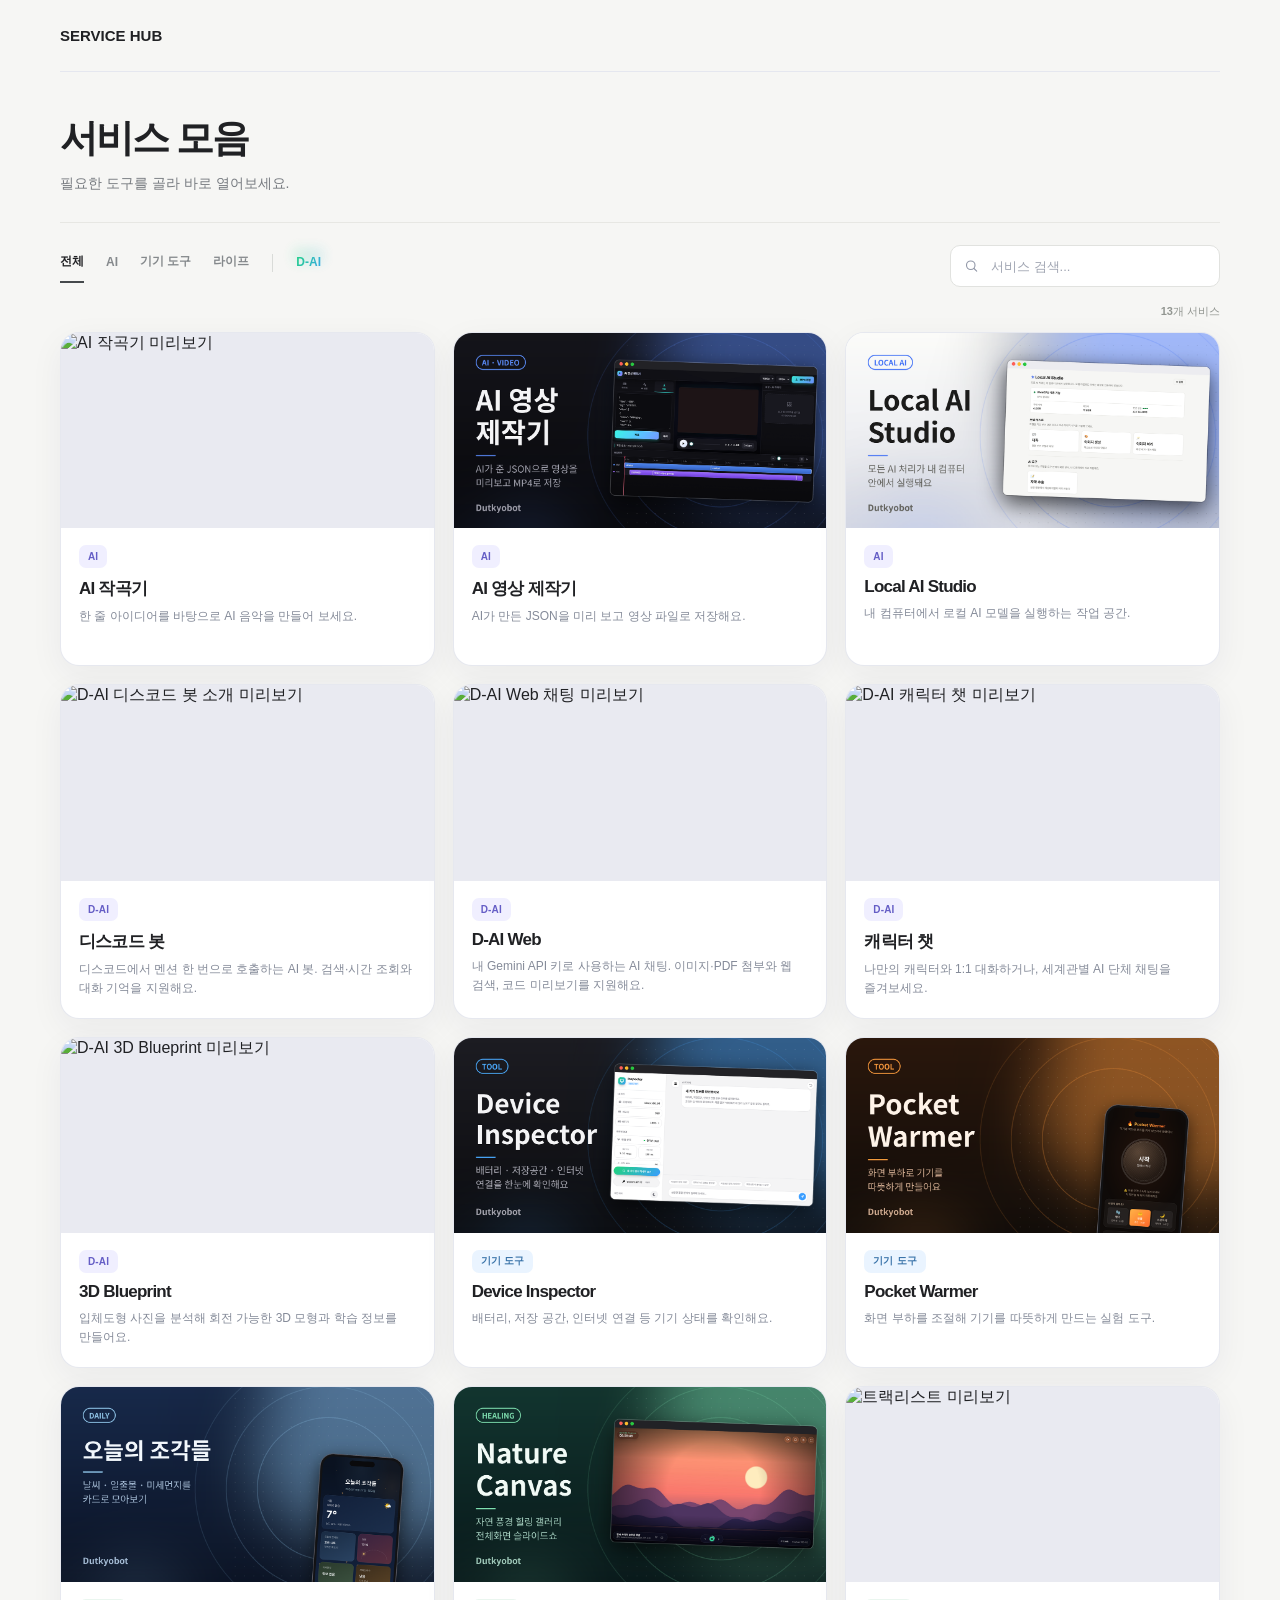
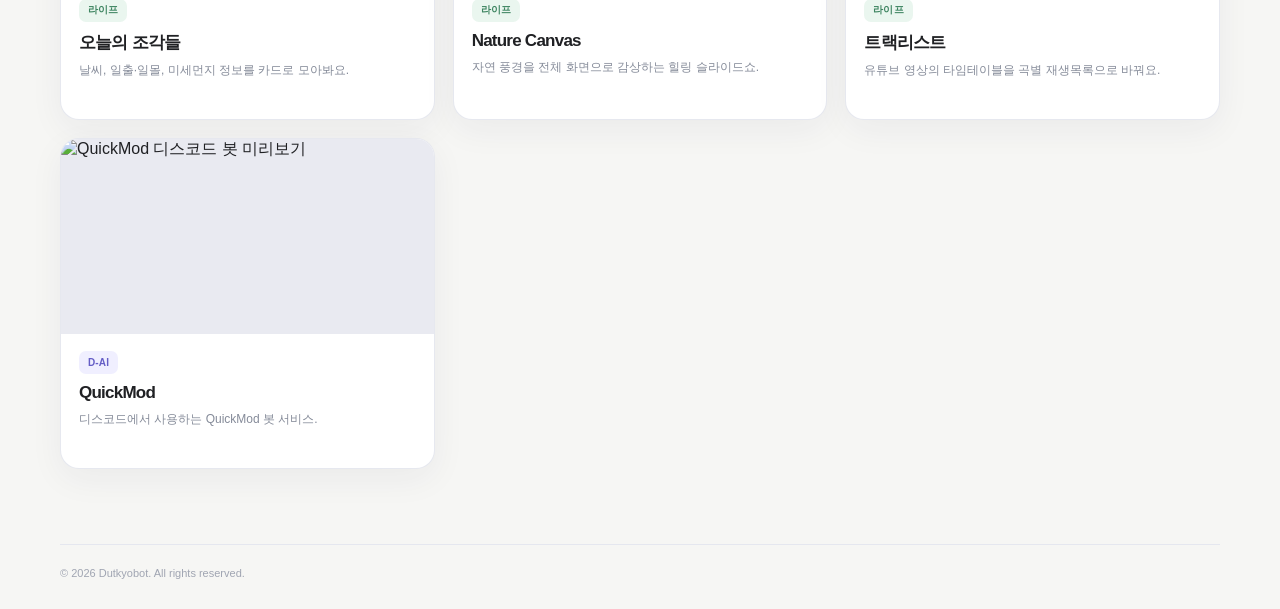
==== index.html @ ccac58d4 "Move QuickMod into D-AI category" ====
<!doctype html>
<html lang="ko">
<head>
  <meta charset="utf-8">
  <meta name="viewport" content="width=device-width, initial-scale=1">
  <meta name="theme-color" content="#f6f6f4">
  <meta name="description" content="자주 사용하는 웹 도구를 한곳에서 찾아 바로 여는 서비스 모음.">
  <title>서비스 모음 | Dutkyobot</title>
<meta property="og:type" content="website">
<meta property="og:site_name" content="Dutkyobot">
<meta property="og:title" content="서비스 모음 | Dutkyobot">
<meta property="og:description" content="필요한 도구를 골라 바로 열어보세요.">
<meta property="og:url" content="https://dutkyobot.r-e.kr/service/">
<meta property="og:image" content="https://dutkyobot.r-e.kr/service/og/index.png">
<meta property="og:image:width" content="1200">
<meta property="og:image:height" content="630">
<meta name="twitter:card" content="summary_large_image">
<meta name="twitter:image" content="https://dutkyobot.r-e.kr/service/og/index.png">
  <style>
    :root {
      color-scheme: light;
      --bg: #f6f6f4;
      --surface: #fff;
      --text: #202124;
      --muted: #777b80;
      --line: #e7e7e3;
      --shadow: 0 10px 34px rgba(31, 35, 65, .055);
      --shadow-hover: 0 18px 42px rgba(31, 35, 65, .105);
    }

    * { box-sizing: border-box; }
    html { scroll-behavior: smooth; }
    body {
      min-width: 320px;
      min-height: 100vh;
      margin: 0;
      color: var(--text);
      background: var(--bg);
      font-family: Pretendard, -apple-system, BlinkMacSystemFont, "Segoe UI", "Noto Sans KR", sans-serif;
      -webkit-font-smoothing: antialiased;
    }

    a { color: inherit; text-decoration: none; }
    button, input { font: inherit; }
    .shell { width: min(1160px, calc(100% - 48px)); margin: 0 auto; }

    .topbar {
      height: 72px;
      display: flex;
      align-items: center;
      justify-content: space-between;
      border-bottom: 1px solid rgba(226, 228, 238, .8);
    }
    .brand { display: inline-flex; align-items: center; gap: 11px; }
    .brand-name { font-size: 15px; font-weight: 750; letter-spacing: 0; }

    .hero { padding: 43px 0 27px; }
    h1 {
      margin: 0;
      font-size: clamp(29px, 3.8vw, 38px);
      line-height: 1.25;
      letter-spacing: -.055em;
      font-weight: 780;
    }
    .hero-bottom {
      display: flex;
      align-items: center;
      justify-content: space-between;
      gap: 24px;
      margin-top: 9px;
    }
    .hero-copy {
      max-width: 520px;
      margin: 0;
      color: var(--muted);
      font-size: 14px;
      line-height: 1.7;
      word-break: keep-all;
    }
    .toolbar {
      display: flex;
      align-items: center;
      justify-content: space-between;
      gap: 16px;
      padding: 22px 0 15px;
      border-top: 1px solid var(--line);
    }
    .filters { display: flex; flex-wrap: wrap; gap: 22px; }
    .filter {
      min-height: 34px;
      padding: 0 0 7px;
      border: 0;
      border-bottom: 2px solid transparent;
      border-radius: 0;
      background: transparent;
      color: #85898c;
      cursor: pointer;
      font-size: 12px;
      font-weight: 650;
      transition: color .18s ease, border-color .18s ease;
    }
    .filter:hover { color: var(--text); background: transparent; }
    .filter[aria-pressed="true"] {
      color: var(--text);
      background: transparent;
      border-bottom-color: #45494c;
    }
    .search-wrap {
      position: relative;
      width: min(270px, 34%);
      flex: 0 0 auto;
    }
    .search-icon {
      position: absolute;
      top: 50%;
      left: 14px;
      width: 15px;
      height: 15px;
      color: #9298a8;
      transform: translateY(-50%);
      pointer-events: none;
    }
    .search {
      width: 100%;
      height: 42px;
      padding: 0 14px 0 40px;
      outline: none;
      border: 1px solid #e1e2df;
      border-radius: 10px;
      background: #fff;
      color: var(--text);
      font-size: 13px;
      transition: border-color .18s ease, box-shadow .18s ease, background .18s ease;
    }
    .search::placeholder { color: #a0a5b2; }
    .search:focus {
      border-color: #9a9d98;
      background: #fff;
      box-shadow: 0 0 0 2px rgba(60,65,60,.07);
    }

    .results-line {
      display: flex;
      justify-content: flex-end;
      align-items: center;
      margin: 2px 0 13px;
      color: #929691;
      font-size: 11px;
      font-weight: 550;
    }

    .grid {
      display: grid;
      grid-template-columns: repeat(3, minmax(0, 1fr));
      gap: 18px;
      padding-bottom: 75px;
    }
    .service-card {
      min-width: 0;
      overflow: hidden;
      border: 1px solid rgba(229, 231, 239, .95);
      border-radius: 19px;
      background: var(--surface);
      box-shadow: var(--shadow);
      transition: transform .22s ease, box-shadow .22s ease, border-color .22s ease;
    }
    .service-card:hover {
      transform: translateY(-4px);
      border-color: #d9d6fa;
      box-shadow: var(--shadow-hover);
    }
    .service-card:focus-within {
      outline: 3px solid rgba(99,91,219,.20);
      outline-offset: 3px;
    }
    .service-card[hidden] { display: none; }
    .card-link { display: block; height: 100%; }
    .preview {
      position: relative;
      overflow: hidden;
      aspect-ratio: 1.91 / 1;
      background: #e9eaf1;
    }
    .preview img {
      display: block;
      width: 100%;
      height: 100%;
      object-fit: cover;
      transition: transform .45s cubic-bezier(.2,.7,.2,1);
    }
    .service-card:hover .preview img { transform: scale(1.035); }
    .open-mark {
      position: absolute;
      right: 13px;
      bottom: 12px;
      width: 31px;
      height: 31px;
      display: grid;
      place-items: center;
      border: 1px solid rgba(255,255,255,.65);
      border-radius: 50%;
      background: rgba(255,255,255,.88);
      color: #343448;
      box-shadow: 0 3px 12px rgba(20,20,40,.12);
      opacity: 0;
      transform: translateY(4px);
      transition: opacity .18s ease, transform .18s ease;
    }
    .service-card:hover .open-mark,
    .service-card:focus-within .open-mark { opacity: 1; transform: translateY(0); }
    .open-mark svg { width: 14px; height: 14px; }

    .card-content { padding: 17px 18px 18px; }
    .card-top {
      display: flex;
      align-items: center;
      justify-content: space-between;
      gap: 10px;
      margin-bottom: 9px;
    }
    .category {
      display: inline-flex;
      align-items: center;
      min-height: 23px;
      padding: 0 9px;
      border-radius: 7px;
      background: #f0efff;
      color: #655ec6;
      font-size: 10px;
      font-weight: 800;
      letter-spacing: .015em;
    }
    .category.device { background: #eaf4ff; color: #3973a9; }
    .category.life { background: #eaf6ef; color: #3e8561; }

    .filter-separator {
      align-self: center;
      width: 1px;
      height: 18px;
      flex: 0 0 1px;
      margin: 0 1px 7px;
      background: #d9dbd8;
    }
    .filter.filter-dai {
      position: relative;
      isolation: isolate;
      background: linear-gradient(120deg, #21D67A 0%, #3B9EFF 100%);
      -webkit-background-clip: text;
      background-clip: text;
      color: transparent;
      -webkit-text-fill-color: transparent;
      border-bottom-color: transparent;
    }
    .filter.filter-dai::before {
      content: "D-AI";
      position: absolute;
      inset: 0;
      z-index: -1;
      font: inherit;
      letter-spacing: inherit;
      background: linear-gradient(120deg, #21D67A 0%, #3B9EFF 100%);
      -webkit-background-clip: text;
      background-clip: text;
      color: transparent;
      -webkit-text-fill-color: transparent;
      filter: blur(7px);
      opacity: .78;
      pointer-events: none;
    }
    .filter.filter-dai::after {
      content: "";
      position: absolute;
      left: 0;
      right: 0;
      bottom: -2px;
      height: 2px;
      background: linear-gradient(90deg, #21D67A 0%, #3B9EFF 100%);
      opacity: 0;
      transition: opacity .18s ease;
    }
    .filter.filter-dai:hover::after,
    .filter.filter-dai[aria-pressed="true"]::after { opacity: 1; }

    .card-title {
      margin: 0;
      font-size: 17px;
      font-weight: 800;
      letter-spacing: -.045em;
    }
    .card-description {
      min-height: 40px;
      margin: 7px 0 0;
      color: #858b99;
      font-size: 12px;
      line-height: 1.65;
      word-break: keep-all;
    }

    .empty-state {
      padding: 60px 20px 80px;
      color: #858b99;
      text-align: center;
      font-size: 14px;
    }
    .empty-state strong { display: block; margin-bottom: 7px; color: #333546; font-size: 16px; }
    .empty-state[hidden] { display: none; }

    footer {
      display: flex;
      justify-content: space-between;
      gap: 16px;
      padding: 22px 0 30px;
      border-top: 1px solid rgba(226, 228, 238, .8);
      color: #a0a5b2;
      font-size: 11px;
    }
    footer a { color: #777e8e; font-weight: 700; }
    footer a:hover { color: var(--accent); }

    @media (max-width: 900px) {
      .grid { grid-template-columns: repeat(2, minmax(0, 1fr)); gap: 15px; }
      .hero { padding-top: 54px; }
    }
    @media (max-width: 620px) {
      .shell { width: min(100% - 32px, 480px); }
      .topbar { height: 68px; }
      .top-note { font-size: 10px; }
      .hero { padding: 43px 0 27px; }
      h1 { font-size: clamp(34px, 10vw, 44px); }
      .hero-bottom { align-items: start; flex-direction: column; gap: 15px; }
      .hero-copy { font-size: 13px; }
      .toolbar { align-items: stretch; flex-direction: column-reverse; gap: 14px; padding-top: 19px; }
      .search-wrap { width: 100%; }
      .filters { flex-wrap: nowrap; overflow-x: auto; padding: 1px 0 5px; scrollbar-width: none; }
      .filters::-webkit-scrollbar { display: none; }
      .filter { flex: 0 0 auto; }
      .grid { grid-template-columns: repeat(2, minmax(0, 1fr)); gap: 11px; padding-bottom: 50px; }
      .service-card { border-radius: 15px; }
      .card-content { padding: 12px 12px 14px; }
      .card-top { margin-bottom: 7px; }
      .category { min-height: 21px; padding: 0 7px; font-size: 9px; }
      .card-title { font-size: 14px; }
      .card-description { min-height: 54px; margin-top: 6px; font-size: 11px; line-height: 1.55; }
      .open-mark { width: 27px; height: 27px; right: 9px; bottom: 9px; opacity: 1; transform: none; }
      footer { font-size: 10px; }
    }
    @media (max-width: 360px) {
      .grid { grid-template-columns: 1fr; }
      .card-description { min-height: 0; }
    }
    @media (prefers-reduced-motion: reduce) {
      *, *::before, *::after { scroll-behavior: auto !important; transition-duration: .01ms !important; animation-duration: .01ms !important; }
    }
  </style>
</head>
<body>
  <header class="shell topbar">
    <a class="brand" href="./" aria-label="서비스 모음 홈">
      <span class="brand-name">SERVICE HUB</span>
    </a>
  </header>

  <main class="shell">
    <section class="hero" aria-labelledby="page-title">
      <h1 id="page-title">서비스 모음</h1>
      <div class="hero-bottom">
        <p class="hero-copy">필요한 도구를 골라 바로 열어보세요.</p>
      </div>
    </section>

    <section class="toolbar" aria-label="서비스 검색 및 분류">
      <div class="filters" role="group" aria-label="카테고리 필터">
        <button class="filter" type="button" data-filter="all" aria-pressed="true">전체</button>
        <button class="filter" type="button" data-filter="ai" aria-pressed="false">AI</button>
        <button class="filter" type="button" data-filter="device" aria-pressed="false">기기 도구</button>
        <button class="filter" type="button" data-filter="life" aria-pressed="false">라이프</button>
        <span class="filter-separator" aria-hidden="true"></span>
        <button class="filter filter-dai" type="button" data-filter="dai" aria-pressed="false">D-AI</button>
              </div>
      <label class="search-wrap">
        <svg class="search-icon" viewBox="0 0 24 24" fill="none" stroke="currentColor" stroke-width="1.8" stroke-linecap="round" aria-hidden="true">
          <circle cx="10.8" cy="10.8" r="6.8"></circle><path d="m16 16 4.3 4.3"></path>
        </svg>
        <input class="search" id="service-search" type="search" placeholder="서비스 검색..." autocomplete="off" aria-label="서비스 검색">
      </label>
    </section>

    <div class="results-line">
      <span id="result-count" aria-live="polite">13개 서비스</span>
    </div>

    <section class="grid" id="service-grid" aria-label="서비스 목록">
      <article class="service-card" data-category="ai" data-search="ai composer 작곡 음악 생성 작곡기">
        <a class="card-link" href="./ai-composer.html">
          <div class="preview">
            <img src="./og/ai-composer.png" alt="AI 작곡기 미리보기" loading="lazy" decoding="async">
            <span class="open-mark" aria-hidden="true"><svg viewBox="0 0 24 24" fill="none" stroke="currentColor" stroke-width="1.8" stroke-linecap="round" stroke-linejoin="round"><path d="M7 17 17 7M7 7h10v10"/></svg></span>
          </div>
          <div class="card-content">
            <div class="card-top"><span class="category">AI</span></div>
            <h2 class="card-title">AI 작곡기</h2>
            <p class="card-description">한 줄 아이디어를 바탕으로 AI 음악을 만들어 보세요.</p>
          </div>
        </a>
      </article>

      <article class="service-card" data-category="ai" data-search="ai video maker 영상 제작 동영상 편집 비디오">
        <a class="card-link" href="./ai-video-maker.html">
          <div class="preview">
            <img src="./og/ai-video-maker.png" alt="AI 영상 제작기 미리보기" loading="lazy" decoding="async">
            <span class="open-mark" aria-hidden="true"><svg viewBox="0 0 24 24" fill="none" stroke="currentColor" stroke-width="1.8" stroke-linecap="round" stroke-linejoin="round"><path d="M7 17 17 7M7 7h10v10"/></svg></span>
          </div>
          <div class="card-content">
            <div class="card-top"><span class="category">AI</span></div>
            <h2 class="card-title">AI 영상 제작기</h2>
            <p class="card-description">AI가 만든 JSON을 미리 보고 영상 파일로 저장해요.</p>
          </div>
        </a>
      </article>

      <article class="service-card" data-category="ai" data-search="local ai studio 로컬 인공지능 모델 브라우저">
        <a class="card-link" href="./local-ai-studio.html">
          <div class="preview">
            <img src="./og/local-ai-studio.png" alt="Local AI Studio 미리보기" loading="lazy" decoding="async">
            <span class="open-mark" aria-hidden="true"><svg viewBox="0 0 24 24" fill="none" stroke="currentColor" stroke-width="1.8" stroke-linecap="round" stroke-linejoin="round"><path d="M7 17 17 7M7 7h10v10"/></svg></span>
          </div>
          <div class="card-content">
            <div class="card-top"><span class="category">AI</span></div>
            <h2 class="card-title">Local AI Studio</h2>
            <p class="card-description">내 컴퓨터에서 로컬 AI 모델을 실행하는 작업 공간.</p>
          </div>
        </a>
      </article>

      <article class="service-card" data-category="dai" data-search="d-ai dai daily ai 디스코드 봇 멘션 검색 시간 조회 대화 기억">
        <a class="card-link" href="https://d-ai.dutkyobot.r-e.kr/">
          <div class="preview">
            <img src="./og/dai-discord.png" alt="D-AI 디스코드 봇 소개 미리보기" loading="lazy" decoding="async">
            <span class="open-mark" aria-hidden="true"><svg viewBox="0 0 24 24" fill="none" stroke="currentColor" stroke-width="1.8" stroke-linecap="round" stroke-linejoin="round"><path d="M7 17 17 7M7 7h10v10"/></svg></span>
          </div>
          <div class="card-content">
            <div class="card-top"><span class="category">D-AI</span></div>
            <h2 class="card-title">디스코드 봇</h2>
            <p class="card-description">디스코드에서 멘션 한 번으로 호출하는 AI 봇. 검색·시간 조회와 대화 기억을 지원해요.</p>
          </div>
        </a>
      </article>

      <article class="service-card" data-category="dai" data-search="d-ai web 일반 ai 채팅 gemini 이미지 pdf 웹 검색 코드 캔버스">
        <a class="card-link" href="https://d-ai.dutkyobot.r-e.kr/chat.html">
          <div class="preview">
            <img src="./og/dai-web.png" alt="D-AI Web 채팅 미리보기" loading="lazy" decoding="async">
            <span class="open-mark" aria-hidden="true"><svg viewBox="0 0 24 24" fill="none" stroke="currentColor" stroke-width="1.8" stroke-linecap="round" stroke-linejoin="round"><path d="M7 17 17 7M7 7h10v10"/></svg></span>
          </div>
          <div class="card-content">
            <div class="card-top"><span class="category">D-AI</span></div>
            <h2 class="card-title">D-AI Web</h2>
            <p class="card-description">내 Gemini API 키로 사용하는 AI 채팅. 이미지·PDF 첨부와 웹 검색, 코드 미리보기를 지원해요.</p>
          </div>
        </a>
      </article>

      <article class="service-card" data-category="dai" data-search="d-ai character 캐릭터 챗 세계관 단체 채팅 1대1 대화">
        <a class="card-link" href="https://d-ai.dutkyobot.r-e.kr/character.html">
          <div class="preview">
            <img src="./og/dai-character.png" alt="D-AI 캐릭터 챗 미리보기" loading="lazy" decoding="async">
            <span class="open-mark" aria-hidden="true"><svg viewBox="0 0 24 24" fill="none" stroke="currentColor" stroke-width="1.8" stroke-linecap="round" stroke-linejoin="round"><path d="M7 17 17 7M7 7h10v10"/></svg></span>
          </div>
          <div class="card-content">
            <div class="card-top"><span class="category">D-AI</span></div>
            <h2 class="card-title">캐릭터 챗</h2>
            <p class="card-description">나만의 캐릭터와 1:1 대화하거나, 세계관별 AI 단체 채팅을 즐겨보세요.</p>
          </div>
        </a>
      </article>

      <article class="service-card" data-category="dai" data-search="d-ai 3d blueprint 입체도형 사진 분석 3d 모형 꼭짓점 좌표 겉넓이 부피">
        <a class="card-link" href="https://d-ai.dutkyobot.r-e.kr/clickto3d.html">
          <div class="preview">
            <img src="./og/dai-3d-blueprint.png" alt="D-AI 3D Blueprint 미리보기" loading="lazy" decoding="async">
            <span class="open-mark" aria-hidden="true"><svg viewBox="0 0 24 24" fill="none" stroke="currentColor" stroke-width="1.8" stroke-linecap="round" stroke-linejoin="round"><path d="M7 17 17 7M7 7h10v10"/></svg></span>
          </div>
          <div class="card-content">
            <div class="card-top"><span class="category">D-AI</span></div>
            <h2 class="card-title">3D Blueprint</h2>
            <p class="card-description">입체도형 사진을 분석해 회전 가능한 3D 모형과 학습 정보를 만들어요.</p>
          </div>
        </a>
      </article>

      <article class="service-card" data-category="device" data-search="device inspector 기기 상태 배터리 저장공간 인터넷">
        <a class="card-link" href="./device-inspector.html">
          <div class="preview">
            <img src="./og/device-inspector.png" alt="Device Inspector 미리보기" loading="lazy" decoding="async">
            <span class="open-mark" aria-hidden="true"><svg viewBox="0 0 24 24" fill="none" stroke="currentColor" stroke-width="1.8" stroke-linecap="round" stroke-linejoin="round"><path d="M7 17 17 7M7 7h10v10"/></svg></span>
          </div>
          <div class="card-content">
            <div class="card-top"><span class="category device">기기 도구</span></div>
            <h2 class="card-title">Device Inspector</h2>
            <p class="card-description">배터리, 저장 공간, 인터넷 연결 등 기기 상태를 확인해요.</p>
          </div>
        </a>
      </article>

      <article class="service-card" data-category="device" data-search="hotpack pocket warmer 핫팩 발열 기기 실험">
        <a class="card-link" href="./hotpack.html">
          <div class="preview">
            <img src="./og/hotpack.png" alt="Pocket Warmer 미리보기" loading="lazy" decoding="async">
            <span class="open-mark" aria-hidden="true"><svg viewBox="0 0 24 24" fill="none" stroke="currentColor" stroke-width="1.8" stroke-linecap="round" stroke-linejoin="round"><path d="M7 17 17 7M7 7h10v10"/></svg></span>
          </div>
          <div class="card-content">
            <div class="card-top"><span class="category device">기기 도구</span></div>
            <h2 class="card-title">Pocket Warmer</h2>
            <p class="card-description">화면 부하를 조절해 기기를 따뜻하게 만드는 실험 도구.</p>
          </div>
        </a>
      </article>

      <article class="service-card" data-category="life" data-search="todaycard 오늘의 조각들 날씨 일출 일몰 미세먼지">
        <a class="card-link" href="./todaycard.html">
          <div class="preview">
            <img src="./og/todaycard.png" alt="오늘의 조각들 미리보기" loading="lazy" decoding="async">
            <span class="open-mark" aria-hidden="true"><svg viewBox="0 0 24 24" fill="none" stroke="currentColor" stroke-width="1.8" stroke-linecap="round" stroke-linejoin="round"><path d="M7 17 17 7M7 7h10v10"/></svg></span>
          </div>
          <div class="card-content">
            <div class="card-top"><span class="category life">라이프</span></div>
            <h2 class="card-title">오늘의 조각들</h2>
            <p class="card-description">날씨, 일출·일몰, 미세먼지 정보를 카드로 모아봐요.</p>
          </div>
        </a>
      </article>

      <article class="service-card" data-category="life" data-search="nature canvas 자연 풍경 힐링 갤러리 슬라이드쇼">
        <a class="card-link" href="./nature-canvas.html">
          <div class="preview">
            <img src="./og/nature-canvas.png" alt="Nature Canvas 미리보기" loading="lazy" decoding="async">
            <span class="open-mark" aria-hidden="true"><svg viewBox="0 0 24 24" fill="none" stroke="currentColor" stroke-width="1.8" stroke-linecap="round" stroke-linejoin="round"><path d="M7 17 17 7M7 7h10v10"/></svg></span>
          </div>
          <div class="card-content">
            <div class="card-top"><span class="category life">라이프</span></div>
            <h2 class="card-title">Nature Canvas</h2>
            <p class="card-description">자연 풍경을 전체 화면으로 감상하는 힐링 슬라이드쇼.</p>
          </div>
        </a>
      </article>

<article class="service-card" data-category="life" data-search="tracklist 트랙리스트 유튜브 음악 플레이리스트 재생">
        <a class="card-link" href="./tracklist.html">
          <div class="preview">
            <img src="./og/tracklist.png" alt="트랙리스트 미리보기" loading="lazy" decoding="async">
            <span class="open-mark" aria-hidden="true"><svg viewBox="0 0 24 24" fill="none" stroke="currentColor" stroke-width="1.8" stroke-linecap="round" stroke-linejoin="round"><path d="M7 17 17 7M7 7h10v10"/></svg></span>
          </div>
          <div class="card-content">
            <div class="card-top"><span class="category life">라이프</span></div>
            <h2 class="card-title">트랙리스트</h2>
            <p class="card-description">유튜브 영상의 타임테이블을 곡별 재생목록으로 바꿔요.</p>
          </div>
        </a>
      </article>

      <article class="service-card" data-category="dai" data-search="quickmod 퀵모드 디스코드 봇">
        <a class="card-link" href="https://quickmod.dutkyobot.r-e.kr/">
          <div class="preview">
            <img src="./og/quickmod.png" alt="QuickMod 디스코드 봇 미리보기" loading="lazy" decoding="async">
            <span class="open-mark" aria-hidden="true"><svg viewBox="0 0 24 24" fill="none" stroke="currentColor" stroke-width="1.8" stroke-linecap="round" stroke-linejoin="round"><path d="M7 17 17 7M7 7h10v10"/></svg></span>
          </div>
          <div class="card-content">
            <div class="card-top"><span class="category">D-AI</span></div>
            <h2 class="card-title">QuickMod</h2>
            <p class="card-description">디스코드에서 사용하는 QuickMod 봇 서비스.</p>
          </div>
        </a>
      </article>

    </section>

    <div class="empty-state" id="empty-state" hidden>
      <strong>검색 결과가 없어요.</strong>
      다른 검색어를 입력하거나 전체 카테고리를 선택해 보세요.
    </div>
  </main>

  <footer class="shell"><span>© 2026 Dutkyobot. All rights reserved.</span></footer>

  <script>
    (function () {
      const cards = Array.from(document.querySelectorAll(".service-card"));
      const filters = Array.from(document.querySelectorAll(".filter"));
      const search = document.getElementById("service-search");
      const count = document.getElementById("result-count");
      const empty = document.getElementById("empty-state");
      let activeFilter = "all";

      function updateServices() {
        const query = search.value.trim().toLocaleLowerCase("ko");
        let visible = 0;

        cards.forEach(function (card) {
          const categoryMatches = activeFilter === "all" || card.dataset.category === activeFilter;
          const searchableText = (card.dataset.search + " " + card.innerText).toLocaleLowerCase("ko");
          const searchMatches = !query || searchableText.includes(query);
          const show = categoryMatches && searchMatches;
          card.hidden = !show;
          if (show) visible += 1;
        });

        count.textContent = visible + "개 서비스";
        empty.hidden = visible !== 0;
      }

      filters.forEach(function (button) {
        button.addEventListener("click", function () {
          activeFilter = button.dataset.filter;
          filters.forEach(function (item) {
            item.setAttribute("aria-pressed", String(item === button));
          });
          updateServices();
        });
      });

      search.addEventListener("input", updateServices);
      updateServices();
    }());
  </script>
</body>
</html>
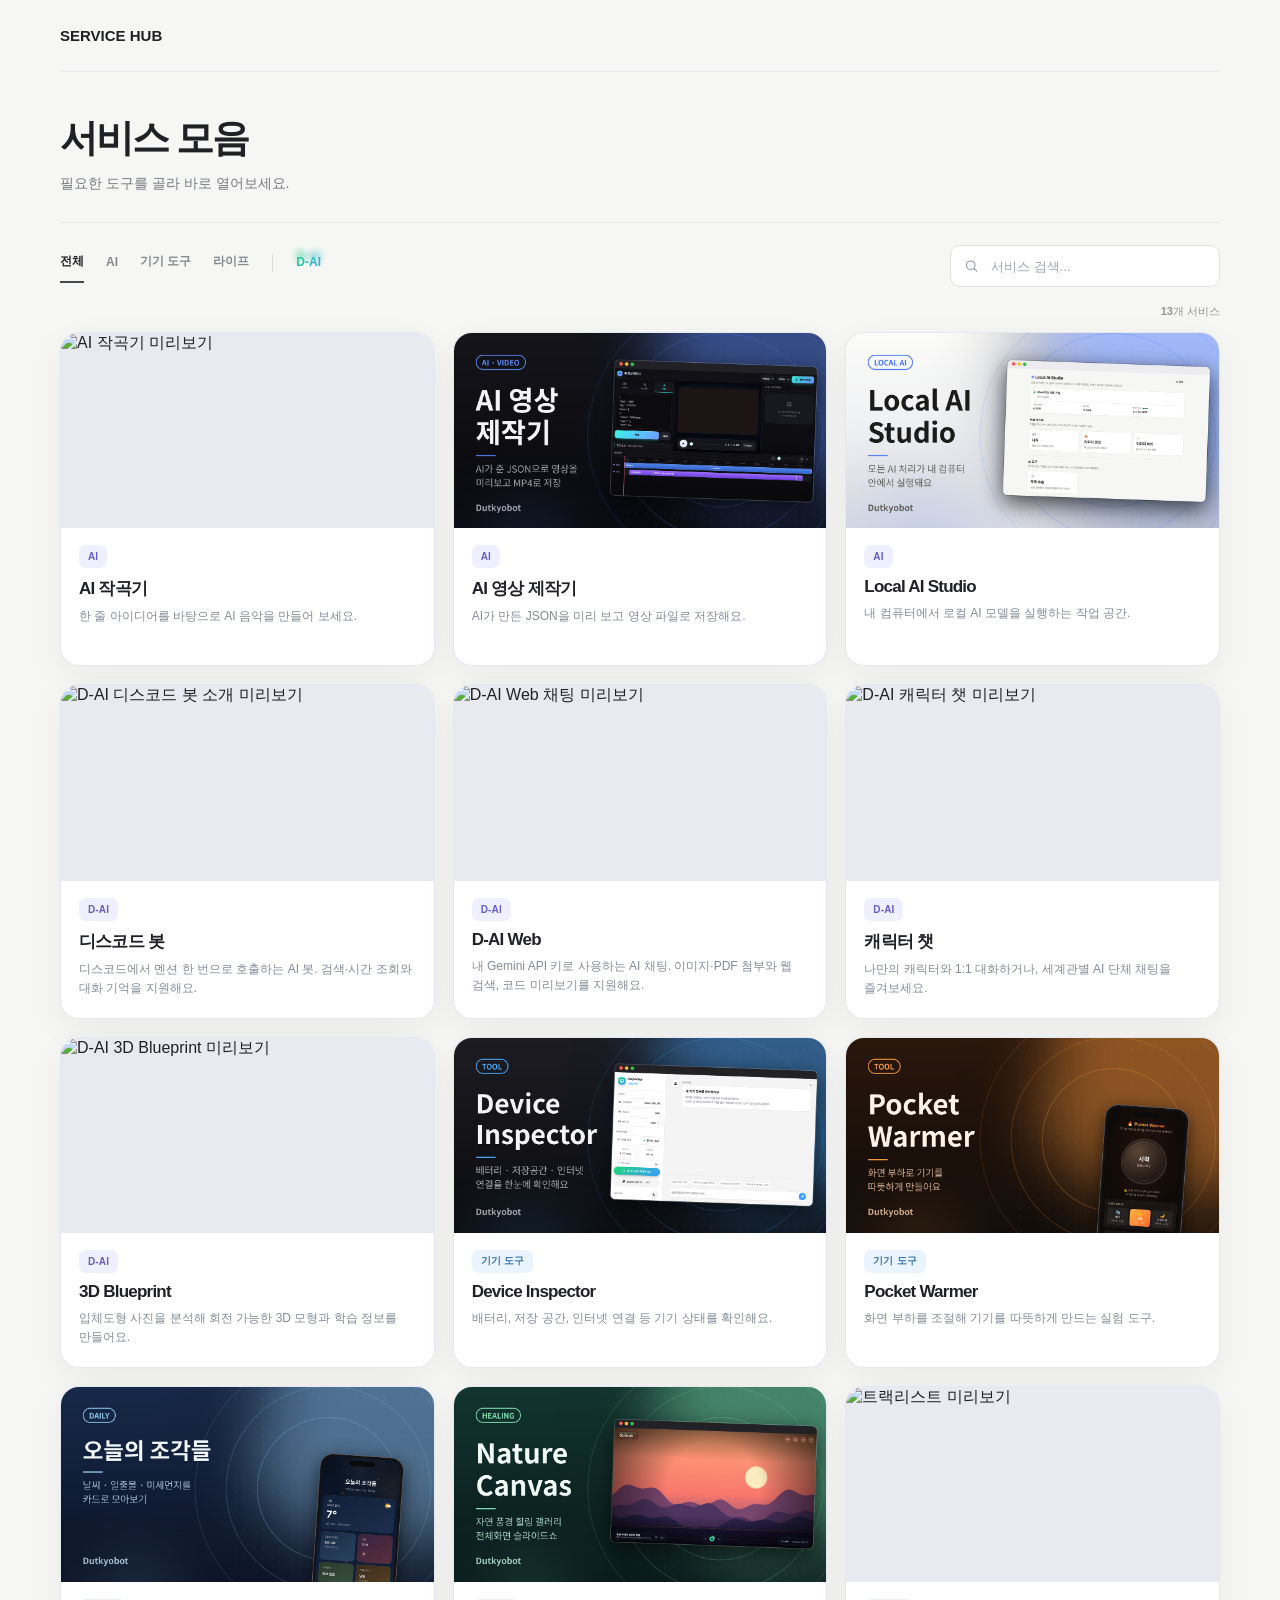
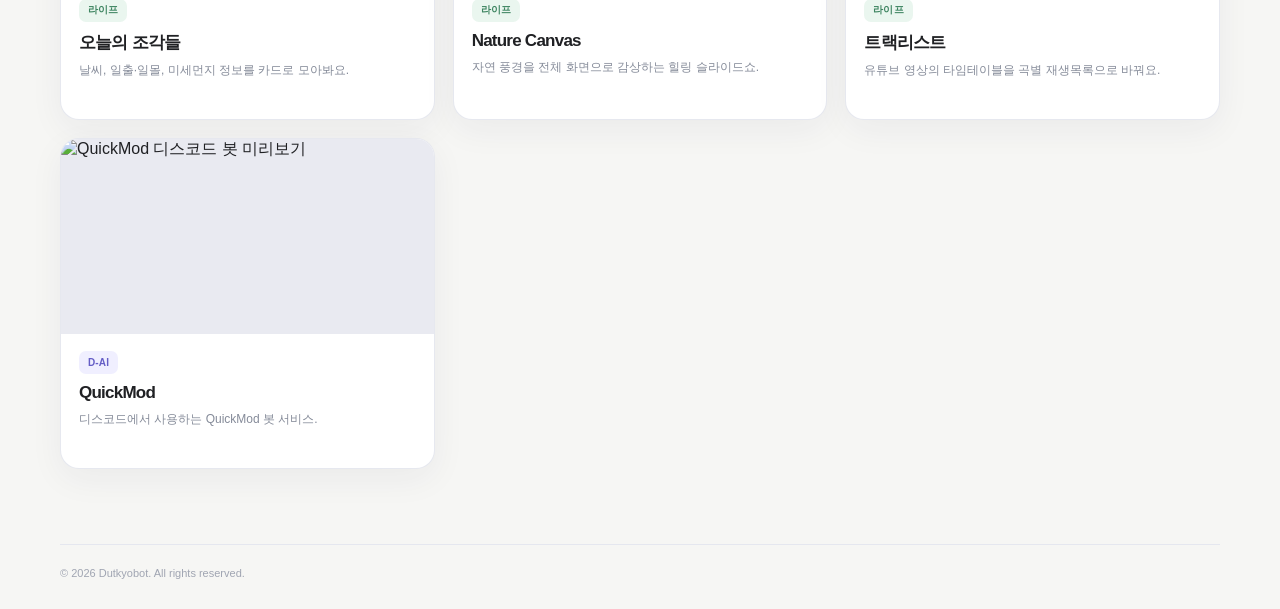
==== commit 70a70696: "Tighten D-AI category gradient glow" ====
--- a/index.html
+++ b/index.html
@@ -263,8 +263,8 @@
       background-clip: text;
       color: transparent;
       -webkit-text-fill-color: transparent;
-      filter: blur(7px);
-      opacity: .78;
+      filter: blur(3px);
+      opacity: .96;
       pointer-events: none;
     }
     .filter.filter-dai::after {
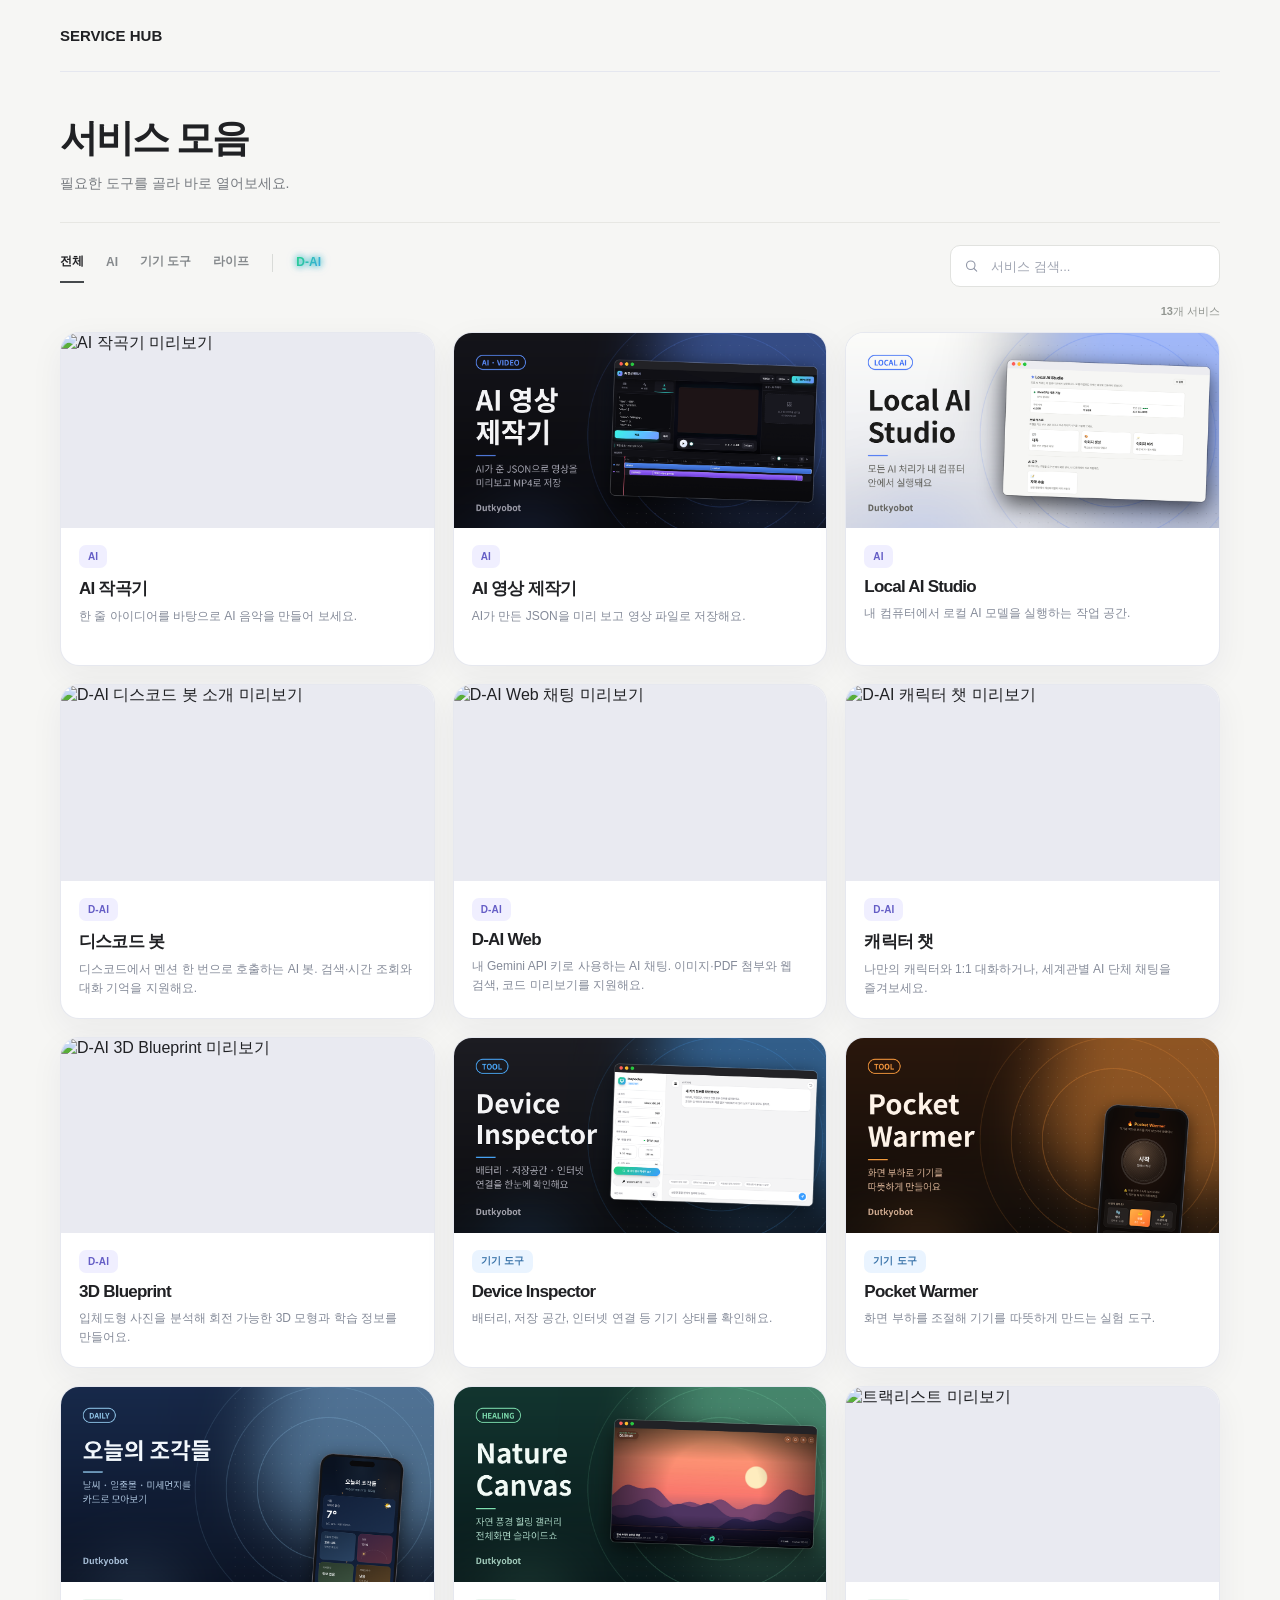
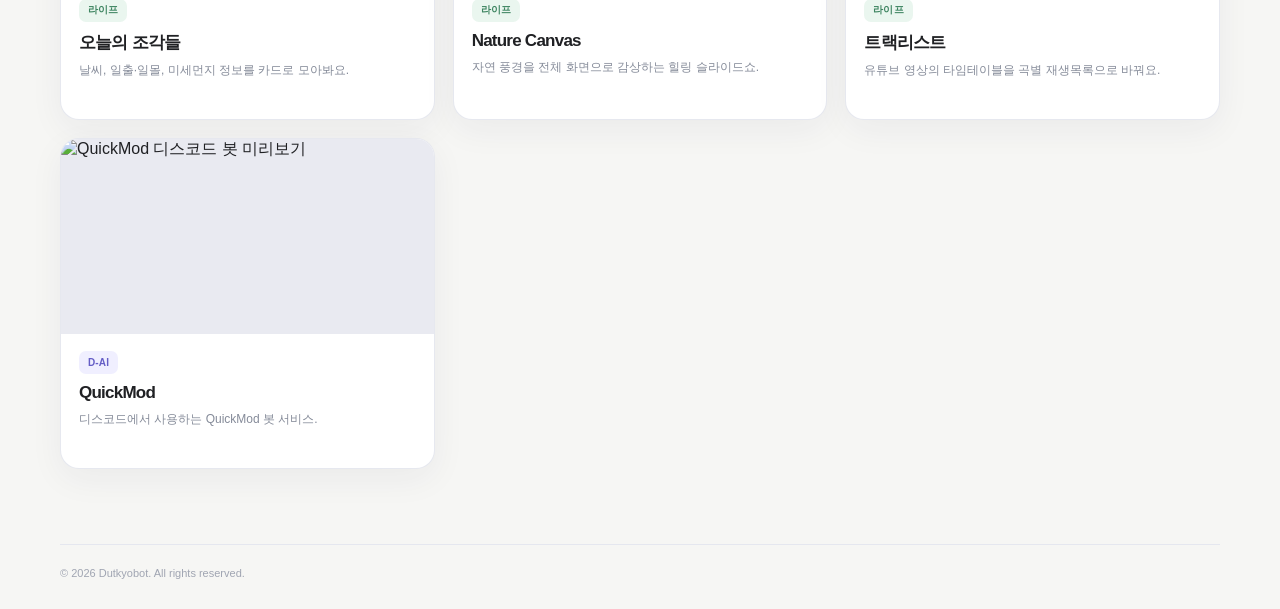
==== commit bcc02fc0: "Align D-AI gradient glow with text" ====
--- a/index.html
+++ b/index.html
@@ -242,30 +242,15 @@
       background: #d9dbd8;
     }
     .filter.filter-dai {
-      position: relative;
-      isolation: isolate;
       background: linear-gradient(120deg, #21D67A 0%, #3B9EFF 100%);
       -webkit-background-clip: text;
       background-clip: text;
       color: transparent;
       -webkit-text-fill-color: transparent;
       border-bottom-color: transparent;
-    }
-    .filter.filter-dai::before {
-      content: "D-AI";
-      position: absolute;
-      inset: 0;
-      z-index: -1;
-      font: inherit;
-      letter-spacing: inherit;
-      background: linear-gradient(120deg, #21D67A 0%, #3B9EFF 100%);
-      -webkit-background-clip: text;
-      background-clip: text;
-      color: transparent;
-      -webkit-text-fill-color: transparent;
-      filter: blur(3px);
-      opacity: .96;
-      pointer-events: none;
+      filter:
+        drop-shadow(0 0 3px rgba(33, 214, 122, .72))
+        drop-shadow(0 0 3px rgba(59, 158, 255, .72));
     }
     .filter.filter-dai::after {
       content: "";
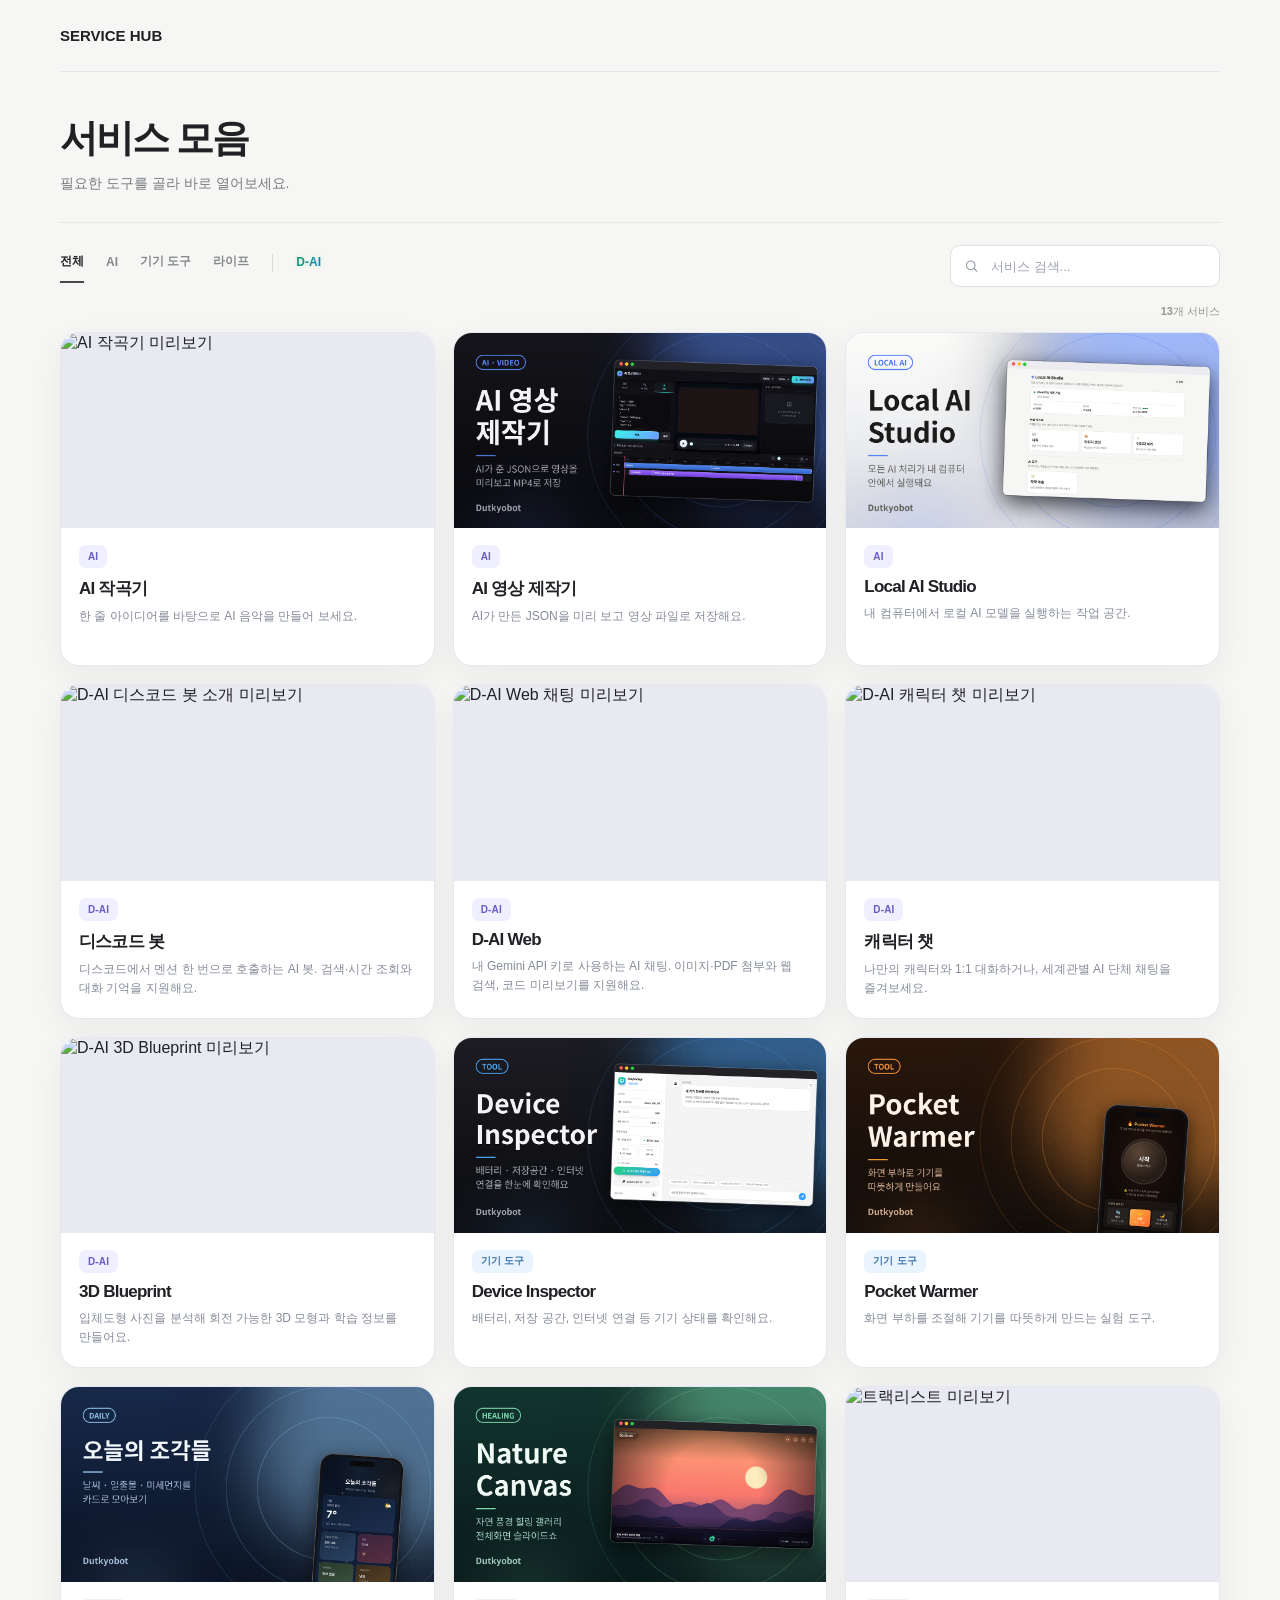
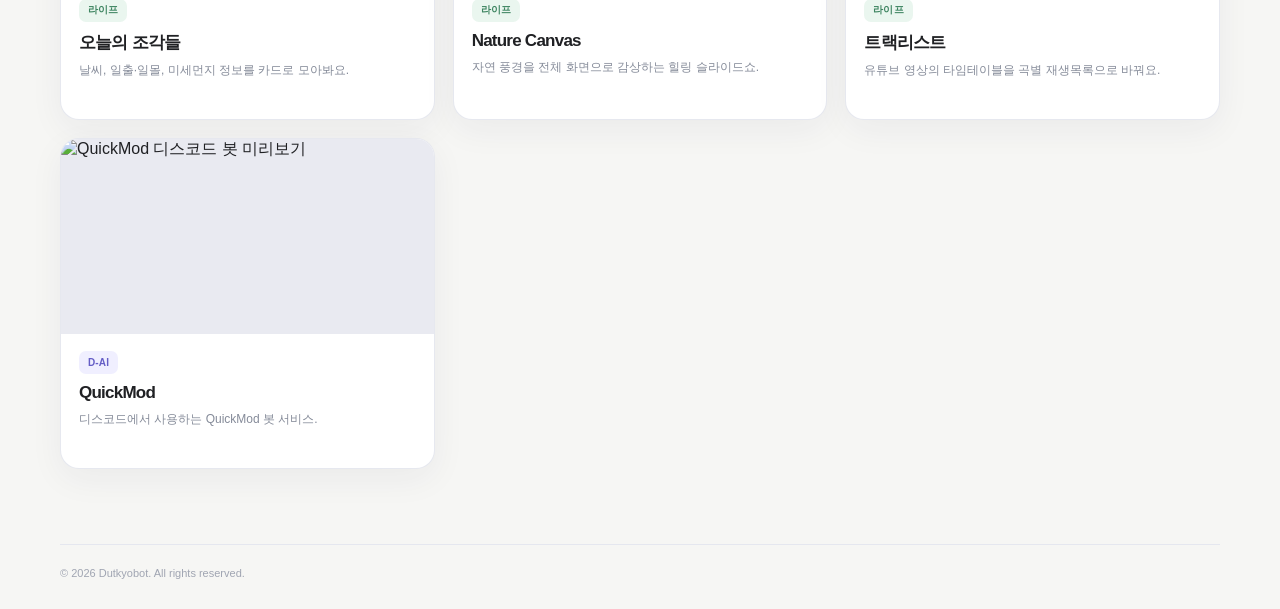
==== commit 49dac0e0: "Improve D-AI filter text readability Co-Authored-By: Claude Sonnet 5.5 <noreply@anthropic.com> Claud" ====
--- a/index.html
+++ b/index.html
@@ -242,15 +242,15 @@
       background: #d9dbd8;
     }
     .filter.filter-dai {
-      background: linear-gradient(120deg, #21D67A 0%, #3B9EFF 100%);
+      position: relative;
+      font-weight: 800;
+      background: linear-gradient(120deg, #0DA85A 0%, #1C74E0 100%);
       -webkit-background-clip: text;
       background-clip: text;
       color: transparent;
       -webkit-text-fill-color: transparent;
       border-bottom-color: transparent;
-      filter:
-        drop-shadow(0 0 3px rgba(33, 214, 122, .72))
-        drop-shadow(0 0 3px rgba(59, 158, 255, .72));
+      filter: drop-shadow(0 0 2px rgba(33, 214, 122, .22));
     }
     .filter.filter-dai::after {
       content: "";
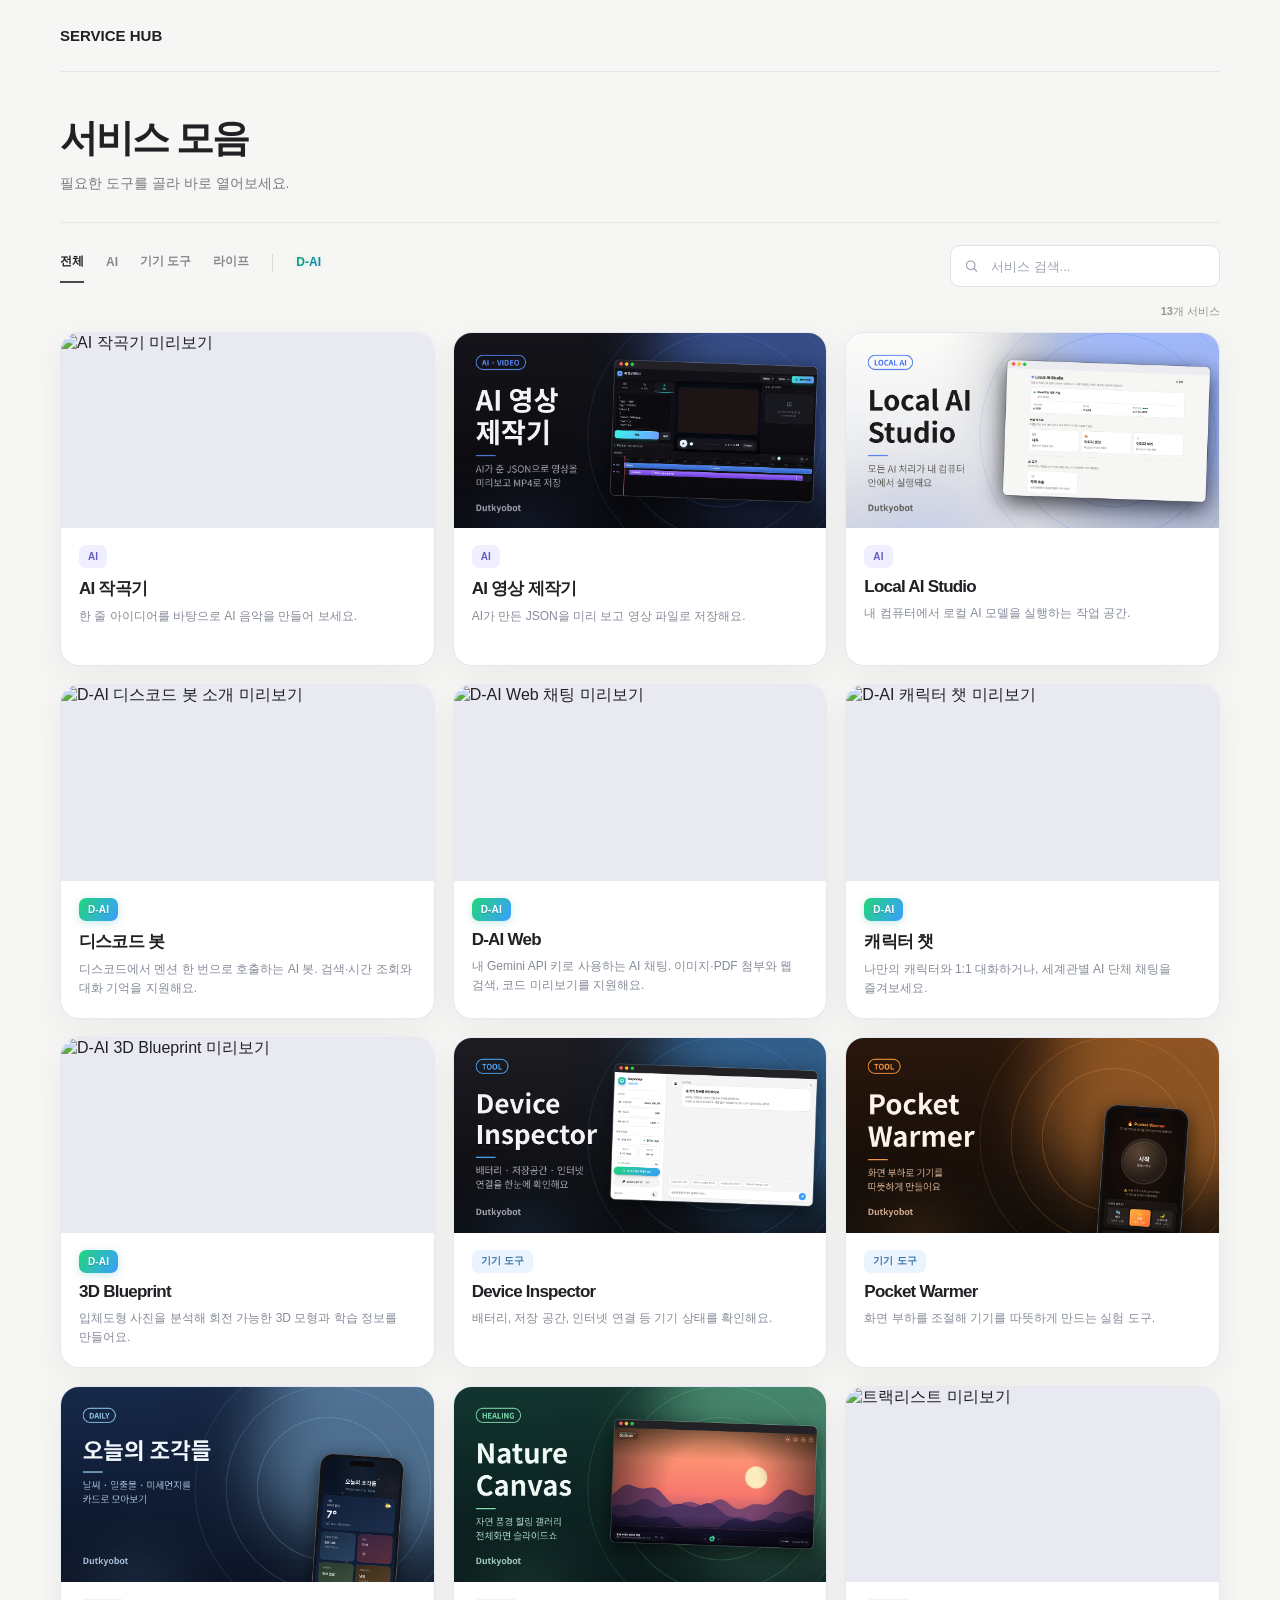
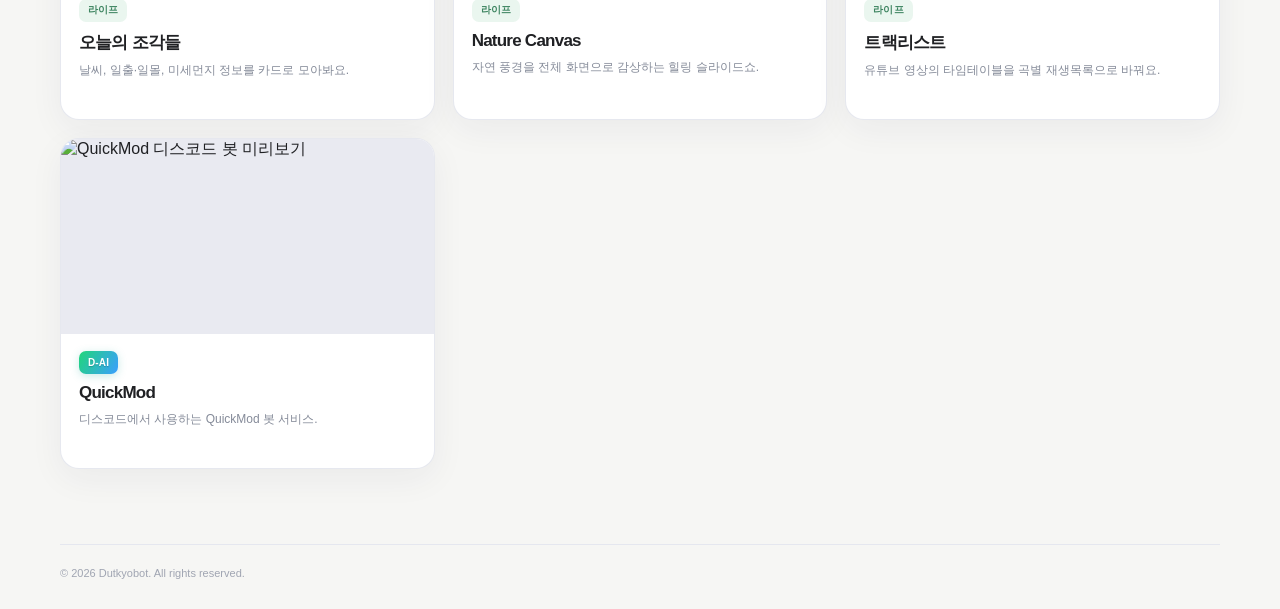
==== commit 34784dc2: "Apply gradient to D-AI card tags Co-Authored-By: Claude Sonnet 5.5 <noreply@anthropic.com> Claude-Se" ====
--- a/index.html
+++ b/index.html
@@ -232,6 +232,12 @@
     }
     .category.device { background: #eaf4ff; color: #3973a9; }
     .category.life { background: #eaf6ef; color: #3e8561; }
+    .category.dai {
+      background: linear-gradient(120deg, #21D67A 0%, #3B9EFF 100%);
+      color: #fff;
+      text-shadow: 0 1px 1px rgba(0, 60, 80, .28);
+      box-shadow: 0 2px 8px rgba(40, 170, 160, .25);
+    }
 
     .filter-separator {
       align-self: center;
@@ -424,7 +430,7 @@
             <span class="open-mark" aria-hidden="true"><svg viewBox="0 0 24 24" fill="none" stroke="currentColor" stroke-width="1.8" stroke-linecap="round" stroke-linejoin="round"><path d="M7 17 17 7M7 7h10v10"/></svg></span>
           </div>
           <div class="card-content">
-            <div class="card-top"><span class="category">D-AI</span></div>
+            <div class="card-top"><span class="category dai">D-AI</span></div>
             <h2 class="card-title">디스코드 봇</h2>
             <p class="card-description">디스코드에서 멘션 한 번으로 호출하는 AI 봇. 검색·시간 조회와 대화 기억을 지원해요.</p>
           </div>
@@ -438,7 +444,7 @@
             <span class="open-mark" aria-hidden="true"><svg viewBox="0 0 24 24" fill="none" stroke="currentColor" stroke-width="1.8" stroke-linecap="round" stroke-linejoin="round"><path d="M7 17 17 7M7 7h10v10"/></svg></span>
           </div>
           <div class="card-content">
-            <div class="card-top"><span class="category">D-AI</span></div>
+            <div class="card-top"><span class="category dai">D-AI</span></div>
             <h2 class="card-title">D-AI Web</h2>
             <p class="card-description">내 Gemini API 키로 사용하는 AI 채팅. 이미지·PDF 첨부와 웹 검색, 코드 미리보기를 지원해요.</p>
           </div>
@@ -452,7 +458,7 @@
             <span class="open-mark" aria-hidden="true"><svg viewBox="0 0 24 24" fill="none" stroke="currentColor" stroke-width="1.8" stroke-linecap="round" stroke-linejoin="round"><path d="M7 17 17 7M7 7h10v10"/></svg></span>
           </div>
           <div class="card-content">
-            <div class="card-top"><span class="category">D-AI</span></div>
+            <div class="card-top"><span class="category dai">D-AI</span></div>
             <h2 class="card-title">캐릭터 챗</h2>
             <p class="card-description">나만의 캐릭터와 1:1 대화하거나, 세계관별 AI 단체 채팅을 즐겨보세요.</p>
           </div>
@@ -466,7 +472,7 @@
             <span class="open-mark" aria-hidden="true"><svg viewBox="0 0 24 24" fill="none" stroke="currentColor" stroke-width="1.8" stroke-linecap="round" stroke-linejoin="round"><path d="M7 17 17 7M7 7h10v10"/></svg></span>
           </div>
           <div class="card-content">
-            <div class="card-top"><span class="category">D-AI</span></div>
+            <div class="card-top"><span class="category dai">D-AI</span></div>
             <h2 class="card-title">3D Blueprint</h2>
             <p class="card-description">입체도형 사진을 분석해 회전 가능한 3D 모형과 학습 정보를 만들어요.</p>
           </div>
@@ -550,7 +556,7 @@
             <span class="open-mark" aria-hidden="true"><svg viewBox="0 0 24 24" fill="none" stroke="currentColor" stroke-width="1.8" stroke-linecap="round" stroke-linejoin="round"><path d="M7 17 17 7M7 7h10v10"/></svg></span>
           </div>
           <div class="card-content">
-            <div class="card-top"><span class="category">D-AI</span></div>
+            <div class="card-top"><span class="category dai">D-AI</span></div>
             <h2 class="card-title">QuickMod</h2>
             <p class="card-description">디스코드에서 사용하는 QuickMod 봇 서비스.</p>
           </div>
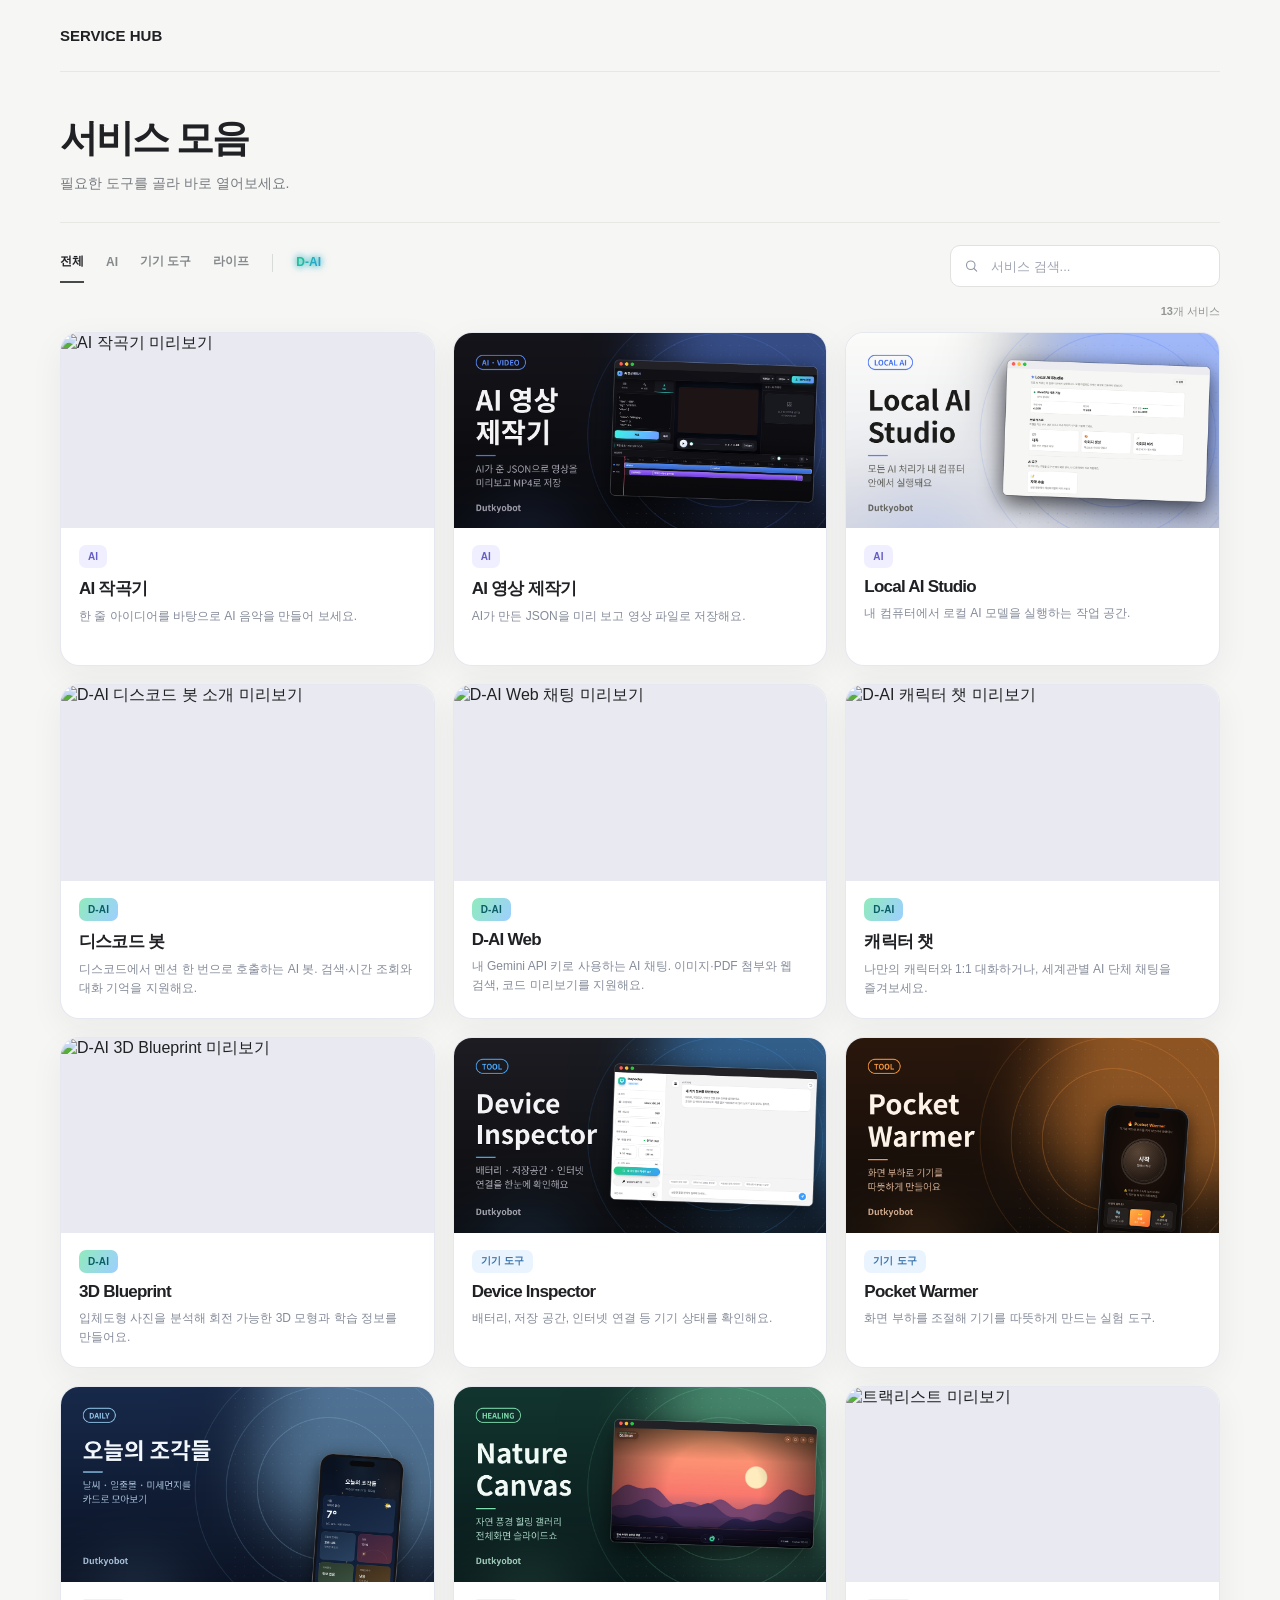
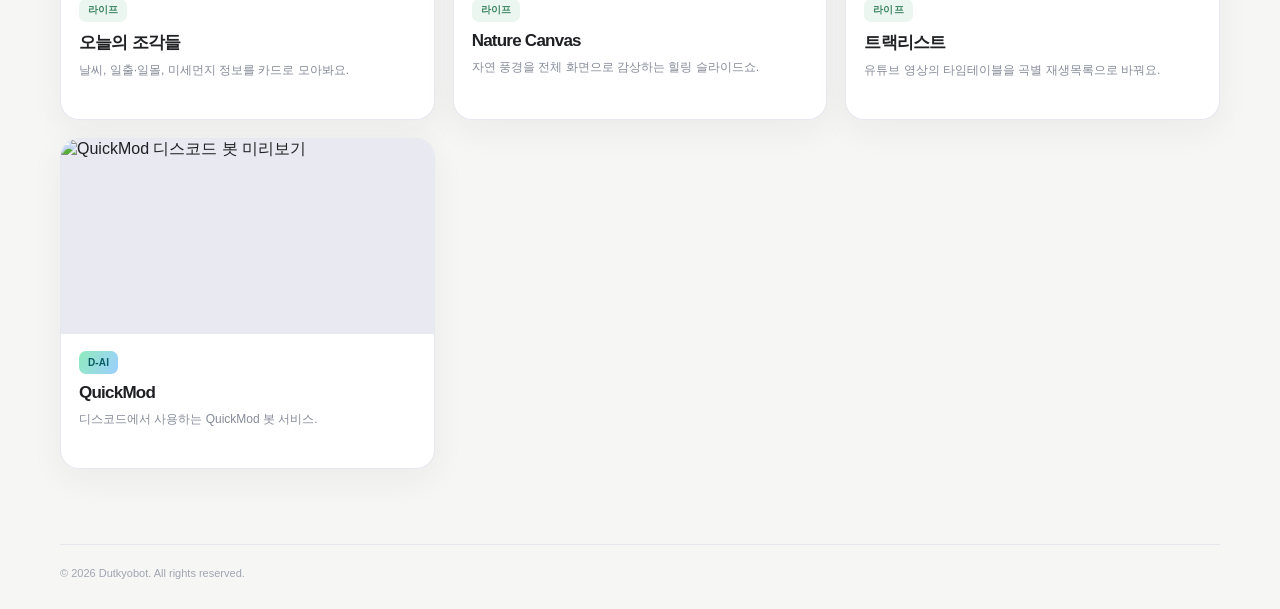
==== commit 1ec010a0: "Soften D-AI card tag gradient with white overlay, remove shadows Co-Authored-By: Claude Sonnet 5.5 <" ====
--- a/index.html
+++ b/index.html
@@ -233,10 +233,10 @@
     .category.device { background: #eaf4ff; color: #3973a9; }
     .category.life { background: #eaf6ef; color: #3e8561; }
     .category.dai {
-      background: linear-gradient(120deg, #21D67A 0%, #3B9EFF 100%);
-      color: #fff;
-      text-shadow: 0 1px 1px rgba(0, 60, 80, .28);
-      box-shadow: 0 2px 8px rgba(40, 170, 160, .25);
+      background:
+        linear-gradient(rgba(255, 255, 255, .5), rgba(255, 255, 255, .5)),
+        linear-gradient(120deg, #21D67A 0%, #3B9EFF 100%);
+      color: #0b5d66;
     }
 
     .filter-separator {
@@ -250,13 +250,15 @@
     .filter.filter-dai {
       position: relative;
       font-weight: 800;
-      background: linear-gradient(120deg, #0DA85A 0%, #1C74E0 100%);
+      background: linear-gradient(120deg, #18CF72 0%, #2F8DFF 100%);
       -webkit-background-clip: text;
       background-clip: text;
       color: transparent;
       -webkit-text-fill-color: transparent;
       border-bottom-color: transparent;
-      filter: drop-shadow(0 0 2px rgba(33, 214, 122, .22));
+      filter:
+        drop-shadow(0 0 3px rgba(33, 214, 122, .72))
+        drop-shadow(0 0 3px rgba(59, 158, 255, .72));
     }
     .filter.filter-dai::after {
       content: "";
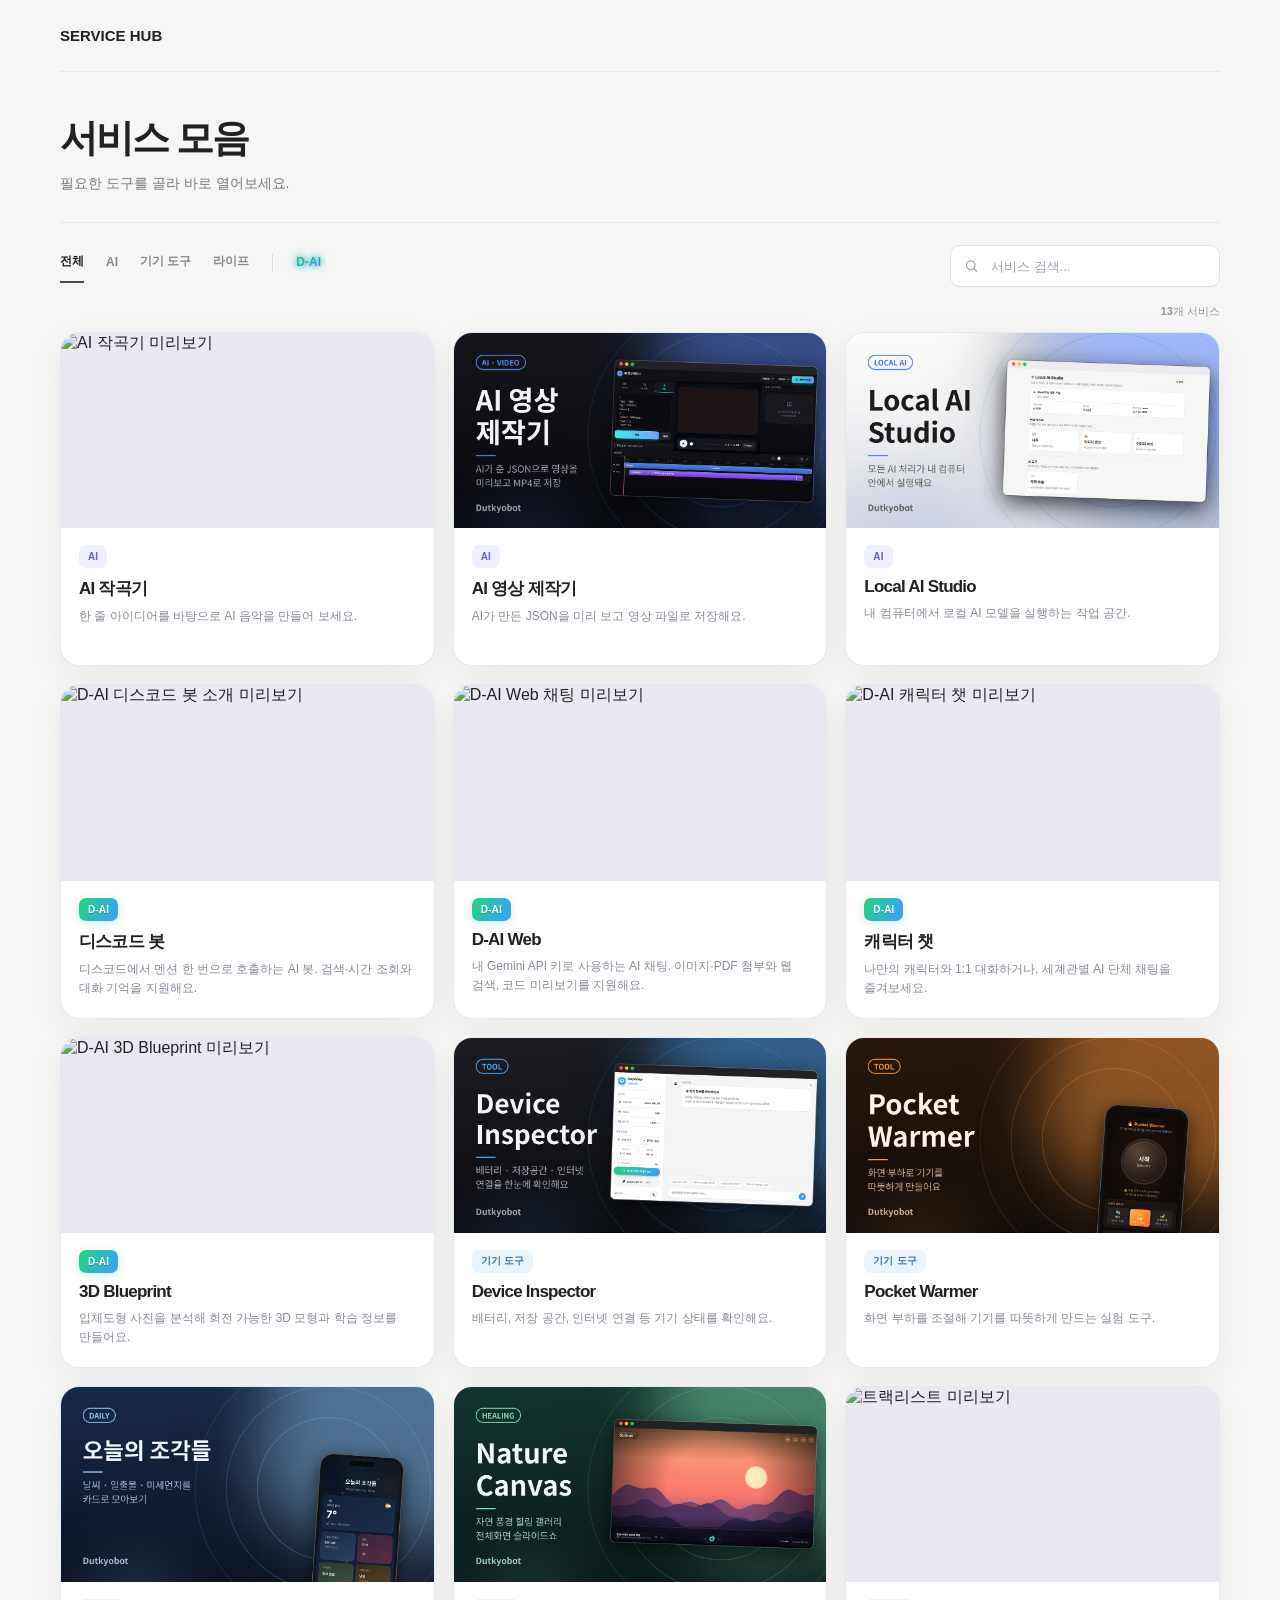
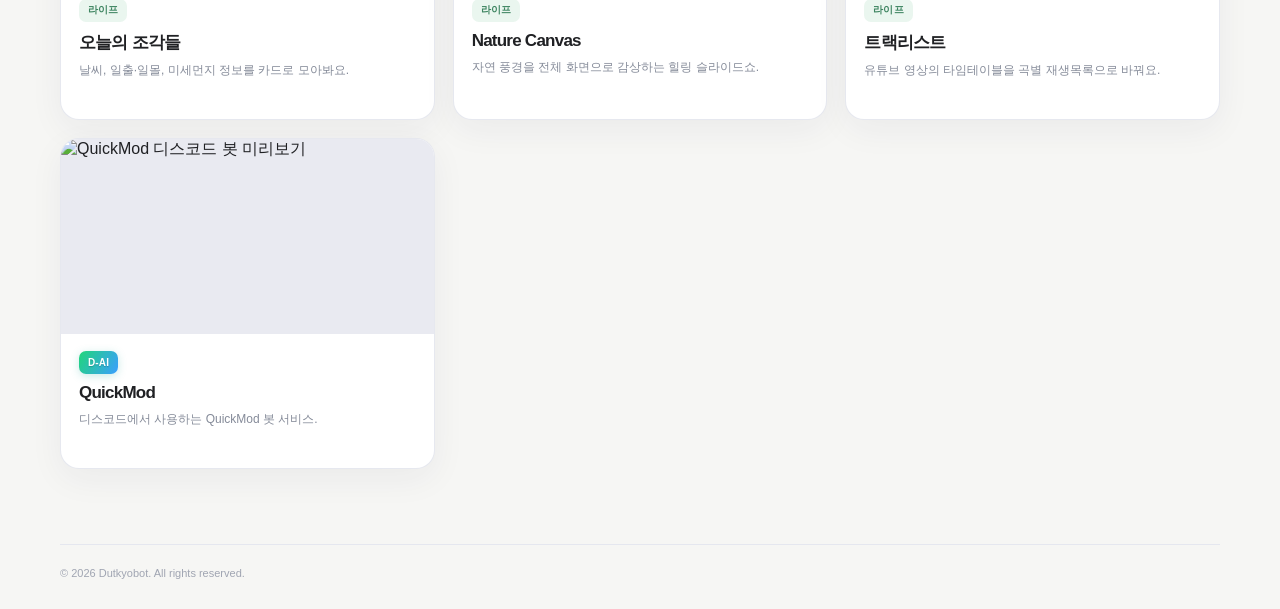
==== commit fd83af87: "Restore D-AI filter glow with brighter gradient text Co-Authored-By: Claude Sonnet 5.5 <noreply@anth" ====
--- a/index.html
+++ b/index.html
@@ -233,10 +233,10 @@
     .category.device { background: #eaf4ff; color: #3973a9; }
     .category.life { background: #eaf6ef; color: #3e8561; }
     .category.dai {
-      background:
-        linear-gradient(rgba(255, 255, 255, .5), rgba(255, 255, 255, .5)),
-        linear-gradient(120deg, #21D67A 0%, #3B9EFF 100%);
-      color: #0b5d66;
+      background: linear-gradient(120deg, #21D67A 0%, #3B9EFF 100%);
+      color: #fff;
+      text-shadow: 0 1px 1px rgba(0, 60, 80, .28);
+      box-shadow: 0 2px 8px rgba(40, 170, 160, .25);
     }
 
     .filter-separator {
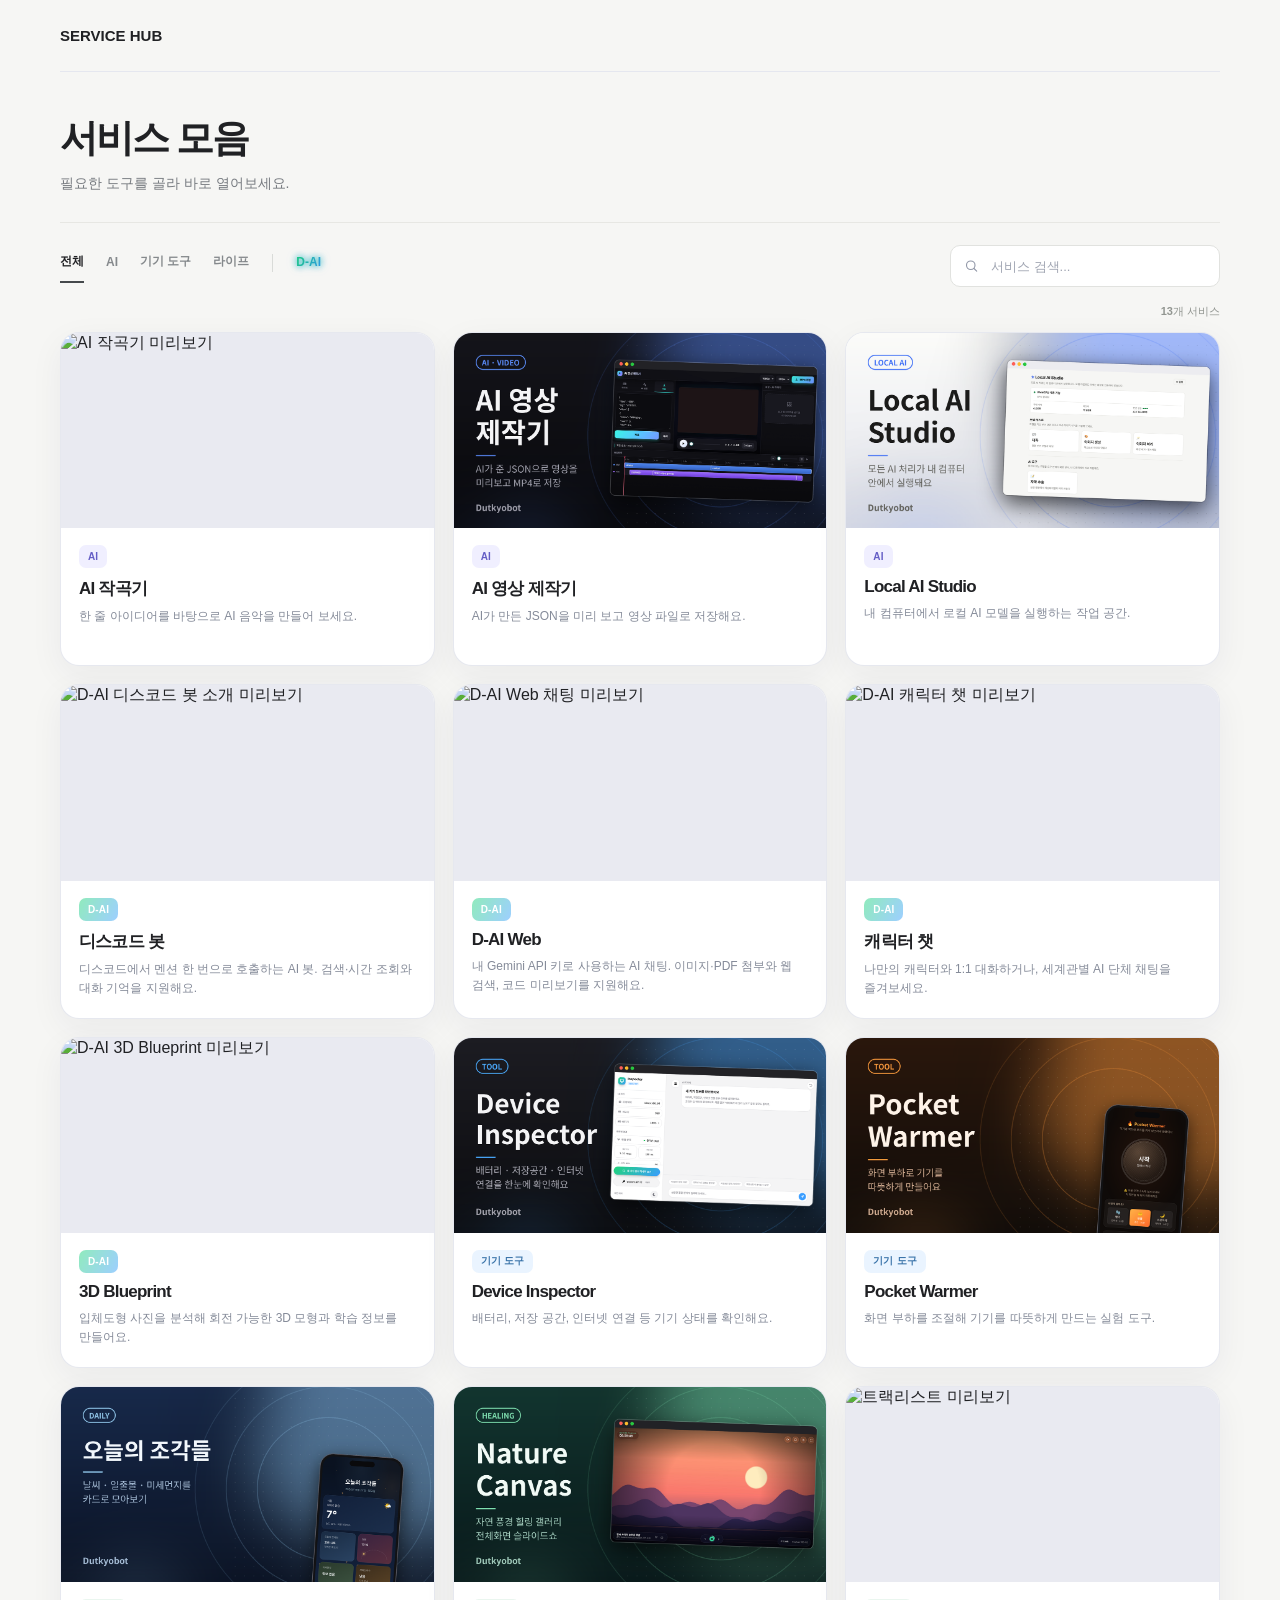
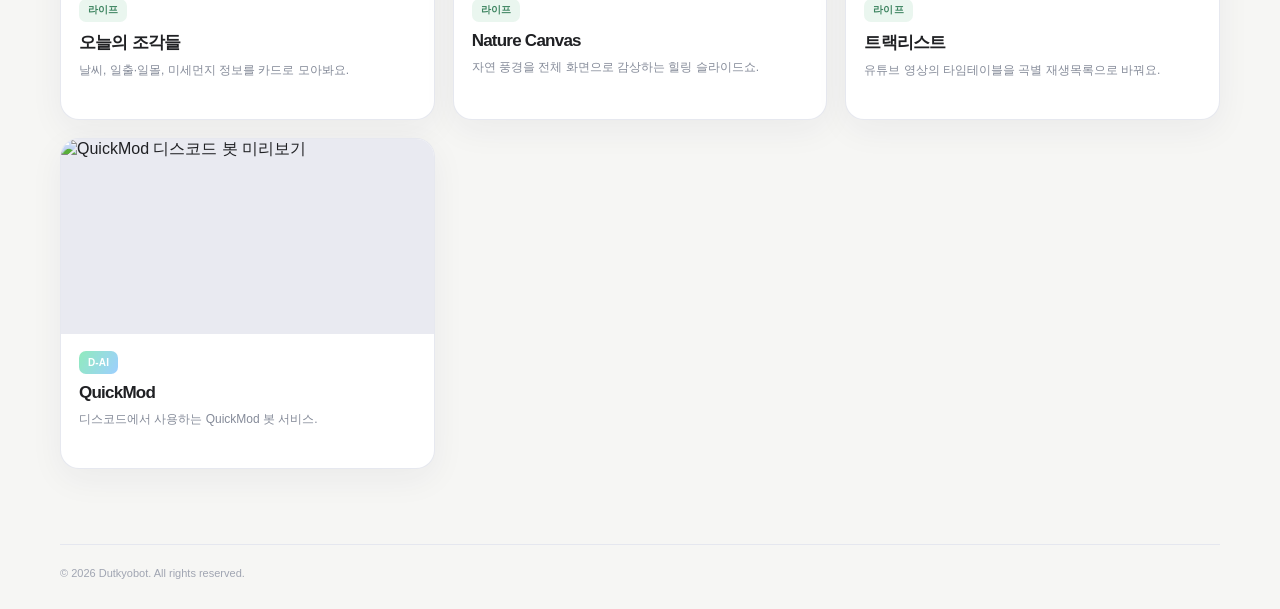
==== commit 6a6f9371: "Use white text on D-AI card tag Co-Authored-By: Claude Sonnet 5.5 <noreply@anthropic.com> Claude-Ses" ====
--- a/index.html
+++ b/index.html
@@ -233,10 +233,10 @@
     .category.device { background: #eaf4ff; color: #3973a9; }
     .category.life { background: #eaf6ef; color: #3e8561; }
     .category.dai {
-      background: linear-gradient(120deg, #21D67A 0%, #3B9EFF 100%);
+      background:
+        linear-gradient(rgba(255, 255, 255, .5), rgba(255, 255, 255, .5)),
+        linear-gradient(120deg, #21D67A 0%, #3B9EFF 100%);
       color: #fff;
-      text-shadow: 0 1px 1px rgba(0, 60, 80, .28);
-      box-shadow: 0 2px 8px rgba(40, 170, 160, .25);
     }
 
     .filter-separator {
